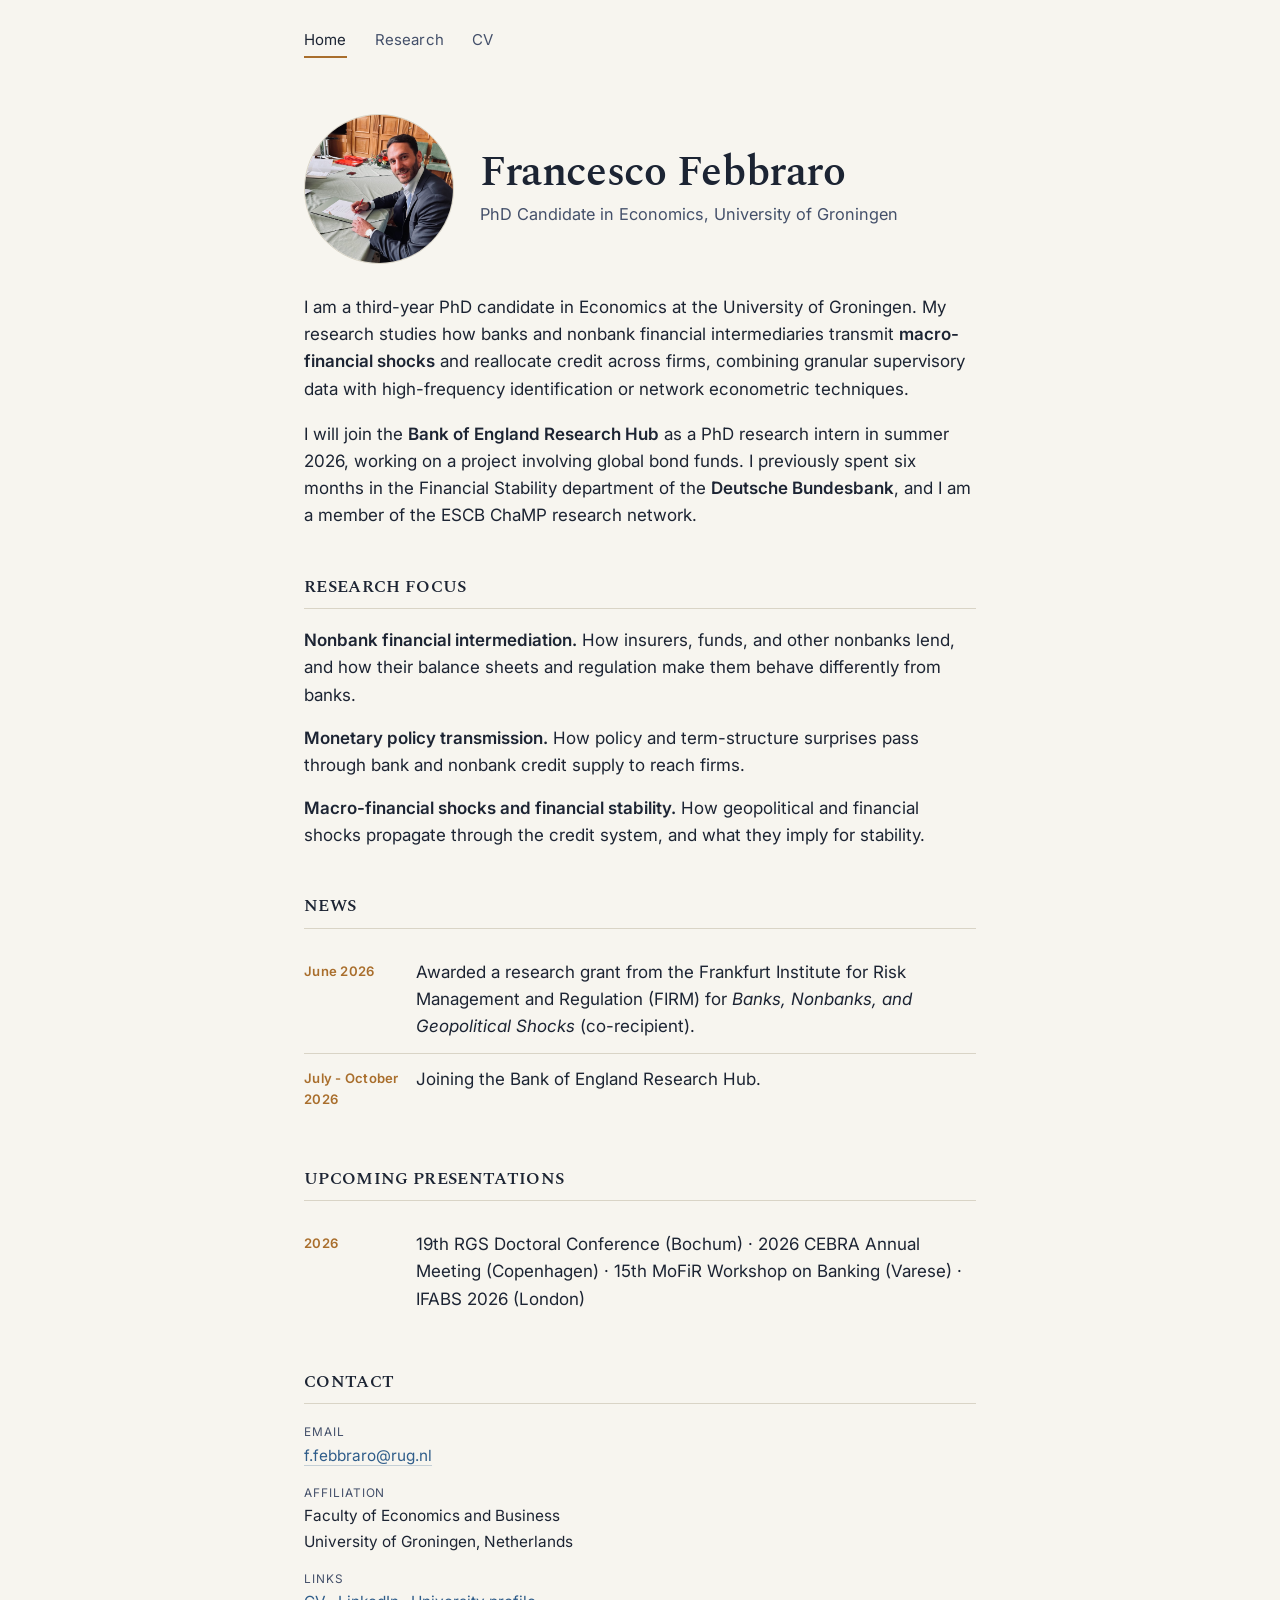
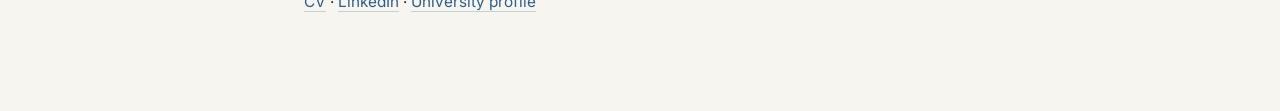
==== index.html @ a2dc95df "index.html" ====
<!DOCTYPE html>
<html lang="en">
<head>
<meta charset="utf-8">
<meta name="viewport" content="width=device-width, initial-scale=1.0">
<title>Francesco Febbraro - Economist</title>
<meta name="description" content="Francesco Febbraro - PhD candidate in Economics, University of Groningen. Research on nonbank financial intermediation, monetary policy transmission, and macro-financial risk.">
<link rel="preconnect" href="https://fonts.googleapis.com">
<link rel="preconnect" href="https://fonts.gstatic.com" crossorigin>
<link href="https://fonts.googleapis.com/css2?family=Spectral:wght@500;600&family=Inter:wght@400;500;600&display=swap" rel="stylesheet">
<link rel="stylesheet" href="style.css">
</head>
<body>

<nav class="top">
    <a href="index.html" class="active">Home</a>
    <a href="research.html">Research</a>
    <a href="cv.html">CV</a>
</nav>

<div class="wrap">

<header class="hero">
    <div class="hero-row">
        <img class="hero-photo" src="photo.jpg" alt="Francesco Febbraro">
        <div>
            <h1>Francesco Febbraro</h1>
            <p class="affil">PhD Candidate in Economics, University of Groningen</p>
        </div>
    </div>
</header>

<p>I am a third-year PhD candidate in Economics at the University of Groningen. My research studies how banks and nonbank financial intermediaries transmit <strong>macro-financial shocks</strong> and reallocate credit across firms, combining granular supervisory data with high-frequency identification or network econometric techniques.</p>

<p>I will join the <strong>Bank of England Research Hub</strong> as a PhD research intern in summer 2026, working on a project involving global bond funds. I previously spent six months in the Financial Stability department of the <strong>Deutsche Bundesbank</strong>, and I am a member of the ESCB ChaMP research network.</p>

<section>
    <h2>Research focus</h2>
    <div class="focus-item">
        <span class="lead">Nonbank financial intermediation.</span>
        How insurers, funds, and other nonbanks lend, and how their balance sheets and regulation make them behave differently from banks.
    </div>
    <div class="focus-item">
        <span class="lead">Monetary policy transmission.</span>
        How policy and term-structure surprises pass through bank and nonbank credit supply to reach firms.
    </div>
    <div class="focus-item">
        <span class="lead">Macro-financial shocks and financial stability.</span>
        How geopolitical and financial shocks propagate through the credit system, and what they imply for stability.
    </div>
</section>

<section>
    <h2>News</h2>
    <ul class="feed">
        <li>
            <span class="when">June 2026</span>
            <span>Awarded a research grant from the Frankfurt Institute for Risk Management and Regulation (FIRM) for <em>Banks, Nonbanks, and Geopolitical Shocks</em> (co-recipient).</span>
        </li>
        <li>
            <span class="when">July - October 2026</span>
            <span>Joining the Bank of England Research Hub.</span>
        </li>
    </ul>
</section>

<section>
    <h2>Upcoming Presentations</h2>
    <ul class="feed">
        <li>
            <span class="when">2026</span>
            <span>19th RGS Doctoral Conference (Bochum) · 2026 CEBRA Annual Meeting (Copenhagen) · 15th MoFiR Workshop on Banking (Varese) · IFABS 2026 (London) </span>
        </li>
    </ul>
</section>

<section>
    <h2>Contact</h2>
    <div class="contact-grid">
        <div class="label">Email</div>
        <a href="mailto:f.febbraro@rug.nl">f.febbraro@rug.nl</a>

        <div class="label">Affiliation</div>
        Faculty of Economics and Business<br>
        University of Groningen, Netherlands

        <div class="label">Links</div>
        <a href="CV.pdf">CV</a> ·
        <a href="https://www.linkedin.com/in/francesco-febbraro-/">LinkedIn</a> ·
        <a href="https://www.rug.nl/staff/f.febbraro/">University profile</a>
    </div>
</section>

</div>
</body>
</html>
---- style.css ----
/* ============================================================
   Francesco Febbraro — personal site
   Palette: warm parchment background (#f7f5ef), navy ink (#1c2433),
   ochre accent (#a96e2c), restrained blue links (#2f5d8a).
   Type: Spectral (display serif) + Inter (body/utility), via Google Fonts.
   Photo sits left of the name in the hero row.
   ============================================================ */

:root {
    --ink:        #1c2433;   /* near-navy text */
    --ink-soft:   #44506a;   /* secondary text */
    --parchment:  #f7f5ef;   /* warm parchment background */
    --card:       #ffffff;
    --rule:       #d9d4c6;   /* hairline */
    --accent:     #a96e2c;   /* ochre */
    --accent-dim: #c9a877;
    --link:       #2f5d8a;   /* restrained blue for links */
    --heading:    #1c2433;   /* headings share the ink navy */
    --maxw:       720px;
}

* { box-sizing: border-box; }

html { -webkit-text-size-adjust: 100%; }

body {
    margin: 0;
    background: var(--parchment);
    color: var(--ink);
    font-family: "Inter", system-ui, -apple-system, sans-serif;
    font-size: 17px;
    line-height: 1.6;
    -webkit-font-smoothing: antialiased;
}

.wrap {
    max-width: var(--maxw);
    margin: 0 auto;
    padding: 0 24px 96px;
}

/* ---------- Nav ---------- */
nav.top {
    max-width: var(--maxw);
    margin: 0 auto;
    padding: 28px 24px 0;
    display: flex;
    gap: 28px;
    align-items: baseline;
    font-size: 15px;
    letter-spacing: 0.01em;
}
nav.top a {
    color: var(--ink-soft);
    text-decoration: none;
    padding-bottom: 4px;
    border-bottom: 2px solid transparent;
    transition: color .15s, border-color .15s;
}
nav.top a:hover { color: var(--ink); }
nav.top a.active {
    color: var(--ink);
    border-bottom-color: var(--accent);
}

/* ---------- Header / hero ---------- */
header.hero {
    padding: 56px 0 30px;
}
.hero-row {
    display: flex;
    align-items: center;
    gap: 26px;
}
.hero-photo {
    width: 150px;
    height: 150px;
    flex: none;
    object-fit: cover;
    border-radius: 50%;
    border: 1px solid var(--rule);
}
.hero h1 {
    color: var(--heading);
    font-family: "Spectral", Georgia, serif;
    font-weight: 600;
    font-size: 2.6rem;
    line-height: 1.05;
    letter-spacing: -0.01em;
    margin: 0 0 6px;
}
.hero .affil {
    font-size: 1.02rem;
    color: var(--ink-soft);
    margin: 0;
}

/* ---------- Prose ---------- */
p { margin: 0 0 18px; }
a { color: var(--link); text-decoration: none; border-bottom: 1px solid rgba(47,93,138,0.25); }
a:hover { border-bottom-color: var(--link); }
strong { font-weight: 600; }

section { margin-top: 44px; }

h2 {
    font-family: "Spectral", Georgia, serif;
    font-weight: 600;
    font-size: 1.04rem;
    letter-spacing: 0.02em;
    text-transform: uppercase;
    color: var(--heading);
    margin: 0 0 18px;
    padding-bottom: 8px;
    border-bottom: 1px solid var(--rule);
}

h3 {
    color: var(--heading);
    font-family: "Spectral", Georgia, serif;
    font-weight: 600;
    font-size: 1.12rem;
    margin: 0 0 4px;
}

.focus-item { margin-bottom: 16px; }
.focus-item .lead { font-weight: 600; color: var(--ink); }

/* ---------- Updates feed ---------- */
.feed { list-style: none; padding: 0; margin: 0; }
.feed li {
    display: grid;
    grid-template-columns: 96px 1fr;
    gap: 16px;
    padding: 12px 0;
    border-bottom: 1px solid var(--rule);
}
.feed li:last-child { border-bottom: none; }
.feed .when {
    font-size: 0.82rem;
    color: var(--accent);
    font-weight: 600;
    letter-spacing: 0.02em;
    padding-top: 2px;
}

/* ---------- Paper entries ---------- */
.paper { margin-bottom: 30px; }
.entry-head {
    display: flex;
    justify-content: space-between;
    align-items: baseline;
    gap: 16px;
}
.entry-head h3 { margin: 0; }
.entry-date {
    flex: none;
    font-size: 0.9rem;
    color: var(--ink-soft);
    white-space: nowrap;
}
.paper .ptitle { font-family: "Spectral", serif; font-size: 1.12rem; font-weight: 600; margin: 0 0 4px; }
.paper .authors { color: var(--ink-soft); font-size: 0.95rem; margin: 0 0 8px; }
.paper .status {
    display: inline-block;
    font-size: 0.74rem;
    letter-spacing: 0.04em;
    text-transform: uppercase;
    color: var(--accent);
    border: 1px solid var(--accent-dim);
    border-radius: 2px;
    padding: 1px 7px;
    margin-bottom: 8px;
}
.paper .abstract { font-size: 0.96rem; color: var(--ink-soft); }
.paper .sublabel {
    font-size: 0.72rem;
    text-transform: uppercase;
    letter-spacing: 0.08em;
    color: var(--accent);
    font-weight: 600;
    margin: 16px 0 4px;
}
.paper .paper-meta {
    font-size: 0.94rem;
    color: var(--ink-soft);
    margin: 0;
}

/* ---------- Contact ---------- */
.contact-grid { font-size: 0.96rem; line-height: 1.7; }
.contact-grid .label {
    font-size: 0.74rem;
    text-transform: uppercase;
    letter-spacing: 0.08em;
    color: var(--ink-soft);
    margin-top: 14px;
}

.disclaimer {
    margin-top: 56px;
    padding-top: 18px;
    border-top: 1px solid var(--rule);
    font-size: 0.82rem;
    color: var(--ink-soft);
    font-style: italic;
}

/* ---------- Responsive ---------- */
@media (max-width: 540px) {
    body { font-size: 16px; }
    .hero h1 { font-size: 2.1rem; }
    .hero-row { flex-direction: column; align-items: flex-start; gap: 16px; }
    .feed li { grid-template-columns: 70px 1fr; gap: 12px; }
    .wrap { padding-bottom: 64px; }
}
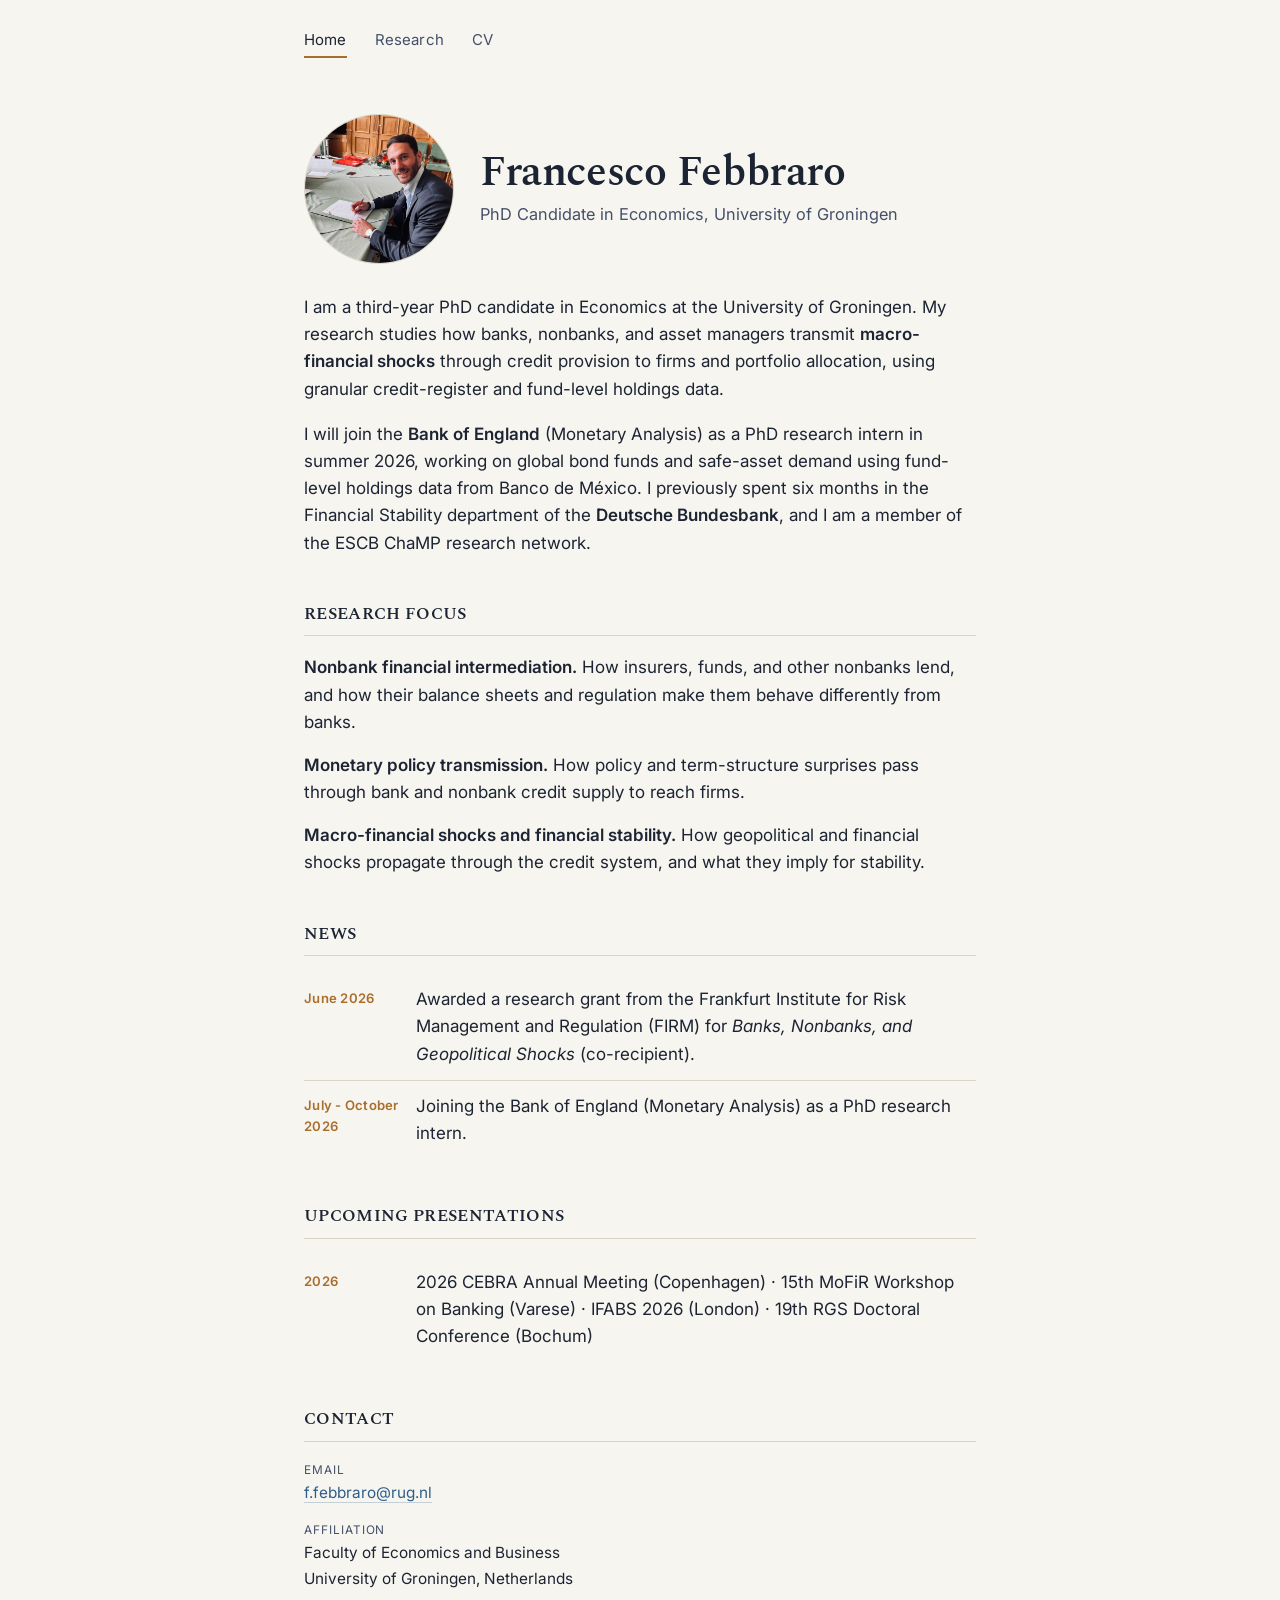
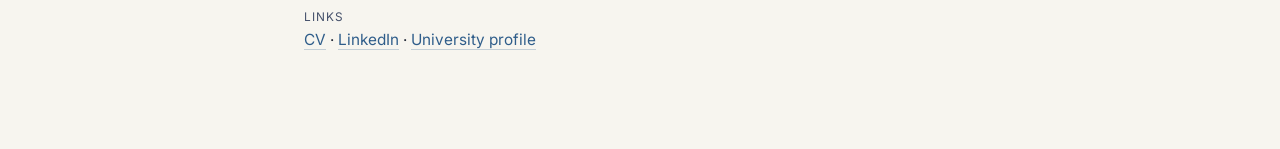
==== commit 80d73e56: "Index.html" ====
--- a/index.html
+++ b/index.html
@@ -9,6 +9,8 @@
 <link rel="preconnect" href="https://fonts.gstatic.com" crossorigin>
 <link href="https://fonts.googleapis.com/css2?family=Spectral:wght@500;600&family=Inter:wght@400;500;600&display=swap" rel="stylesheet">
 <link rel="stylesheet" href="style.css">
+<script data-goatcounter="https://francescofebbraro.goatcounter.com/count"
+        async src="//gc.zgo.at/count.js"></script>
 </head>
 <body>
 
@@ -30,9 +32,9 @@
     </div>
 </header>
 
-<p>I am a third-year PhD candidate in Economics at the University of Groningen. My research studies how banks and nonbank financial intermediaries transmit <strong>macro-financial shocks</strong> and reallocate credit across firms, combining granular supervisory data with high-frequency identification or network econometric techniques.</p>
+<p>I am a third-year PhD candidate in Economics at the University of Groningen. My research studies how banks, nonbanks, and asset managers transmit <strong>macro-financial shocks</strong> through credit provision to firms and portfolio allocation, using granular credit-register and fund-level holdings data.</p>
 
-<p>I will join the <strong>Bank of England Research Hub</strong> as a PhD research intern in summer 2026, working on a project involving global bond funds. I previously spent six months in the Financial Stability department of the <strong>Deutsche Bundesbank</strong>, and I am a member of the ESCB ChaMP research network.</p>
+<p>I will join the <strong>Bank of England</strong> (Monetary Analysis) as a PhD research intern in summer 2026, working on global bond funds and safe-asset demand using fund-level holdings data from Banco de México. I previously spent six months in the Financial Stability department of the <strong>Deutsche Bundesbank</strong>, and I am a member of the ESCB ChaMP research network.</p>
 
 <section>
     <h2>Research focus</h2>
@@ -59,7 +61,7 @@
         </li>
         <li>
             <span class="when">July - October 2026</span>
-            <span>Joining the Bank of England Research Hub.</span>
+            <span>Joining the Bank of England (Monetary Analysis) as a PhD research intern.</span>
         </li>
     </ul>
 </section>
@@ -69,7 +71,7 @@
     <ul class="feed">
         <li>
             <span class="when">2026</span>
-            <span>19th RGS Doctoral Conference (Bochum) · 2026 CEBRA Annual Meeting (Copenhagen) · 15th MoFiR Workshop on Banking (Varese) · IFABS 2026 (London) </span>
+            <span>2026 CEBRA Annual Meeting (Copenhagen) · 15th MoFiR Workshop on Banking (Varese) · IFABS 2026 (London) · 19th RGS Doctoral Conference (Bochum)</span>
         </li>
     </ul>
 </section>
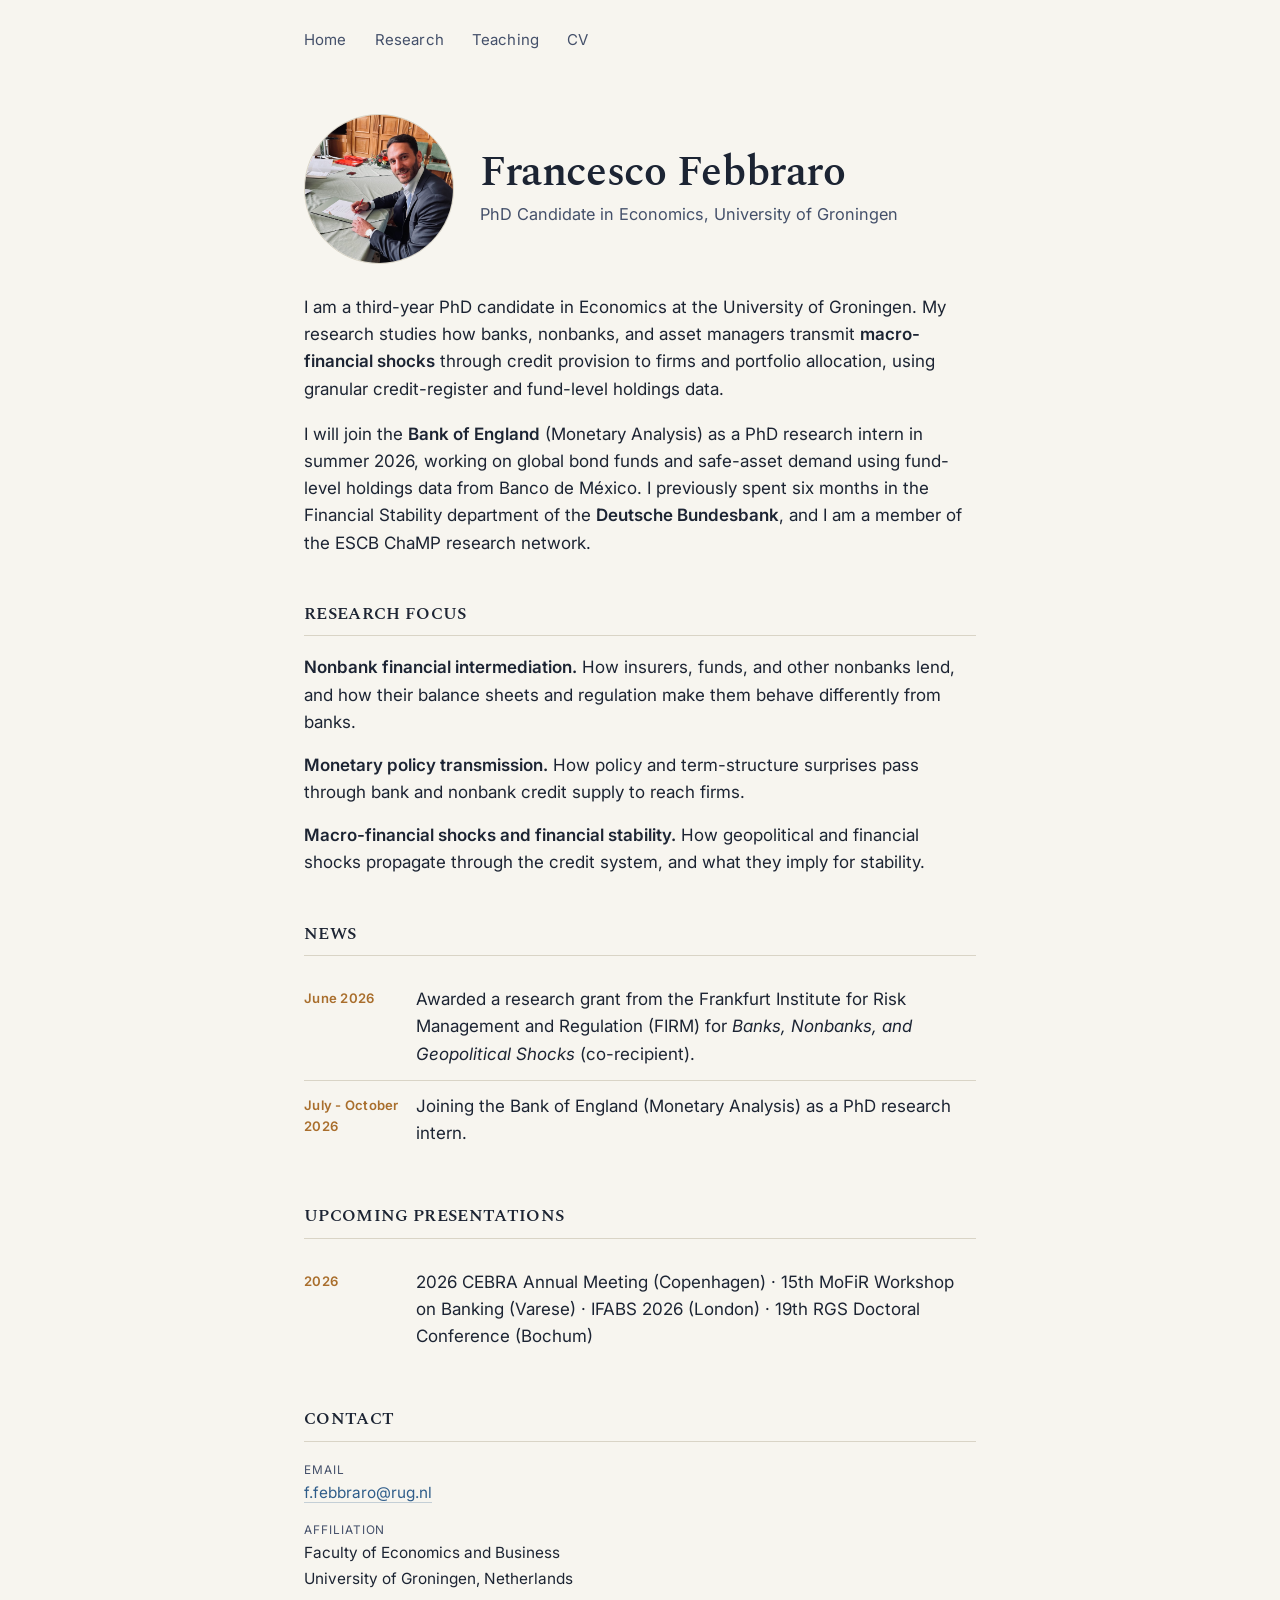
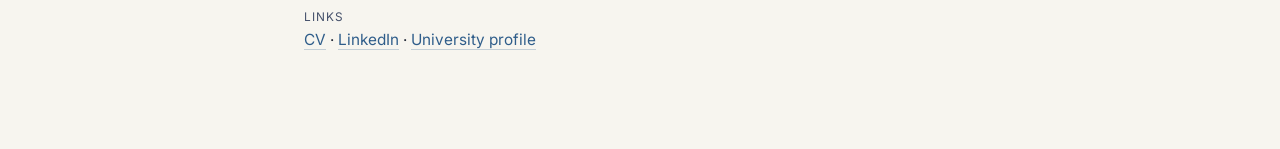
==== commit 38ae388b: "index.html" ====
--- a/index.html
+++ b/index.html
@@ -15,8 +15,9 @@
 <body>
 
 <nav class="top">
-    <a href="index.html" class="active">Home</a>
+    <a href="index.html">Home</a>
     <a href="research.html">Research</a>
+    <a href="teaching.html">Teaching</a>
     <a href="cv.html">CV</a>
 </nav>
 
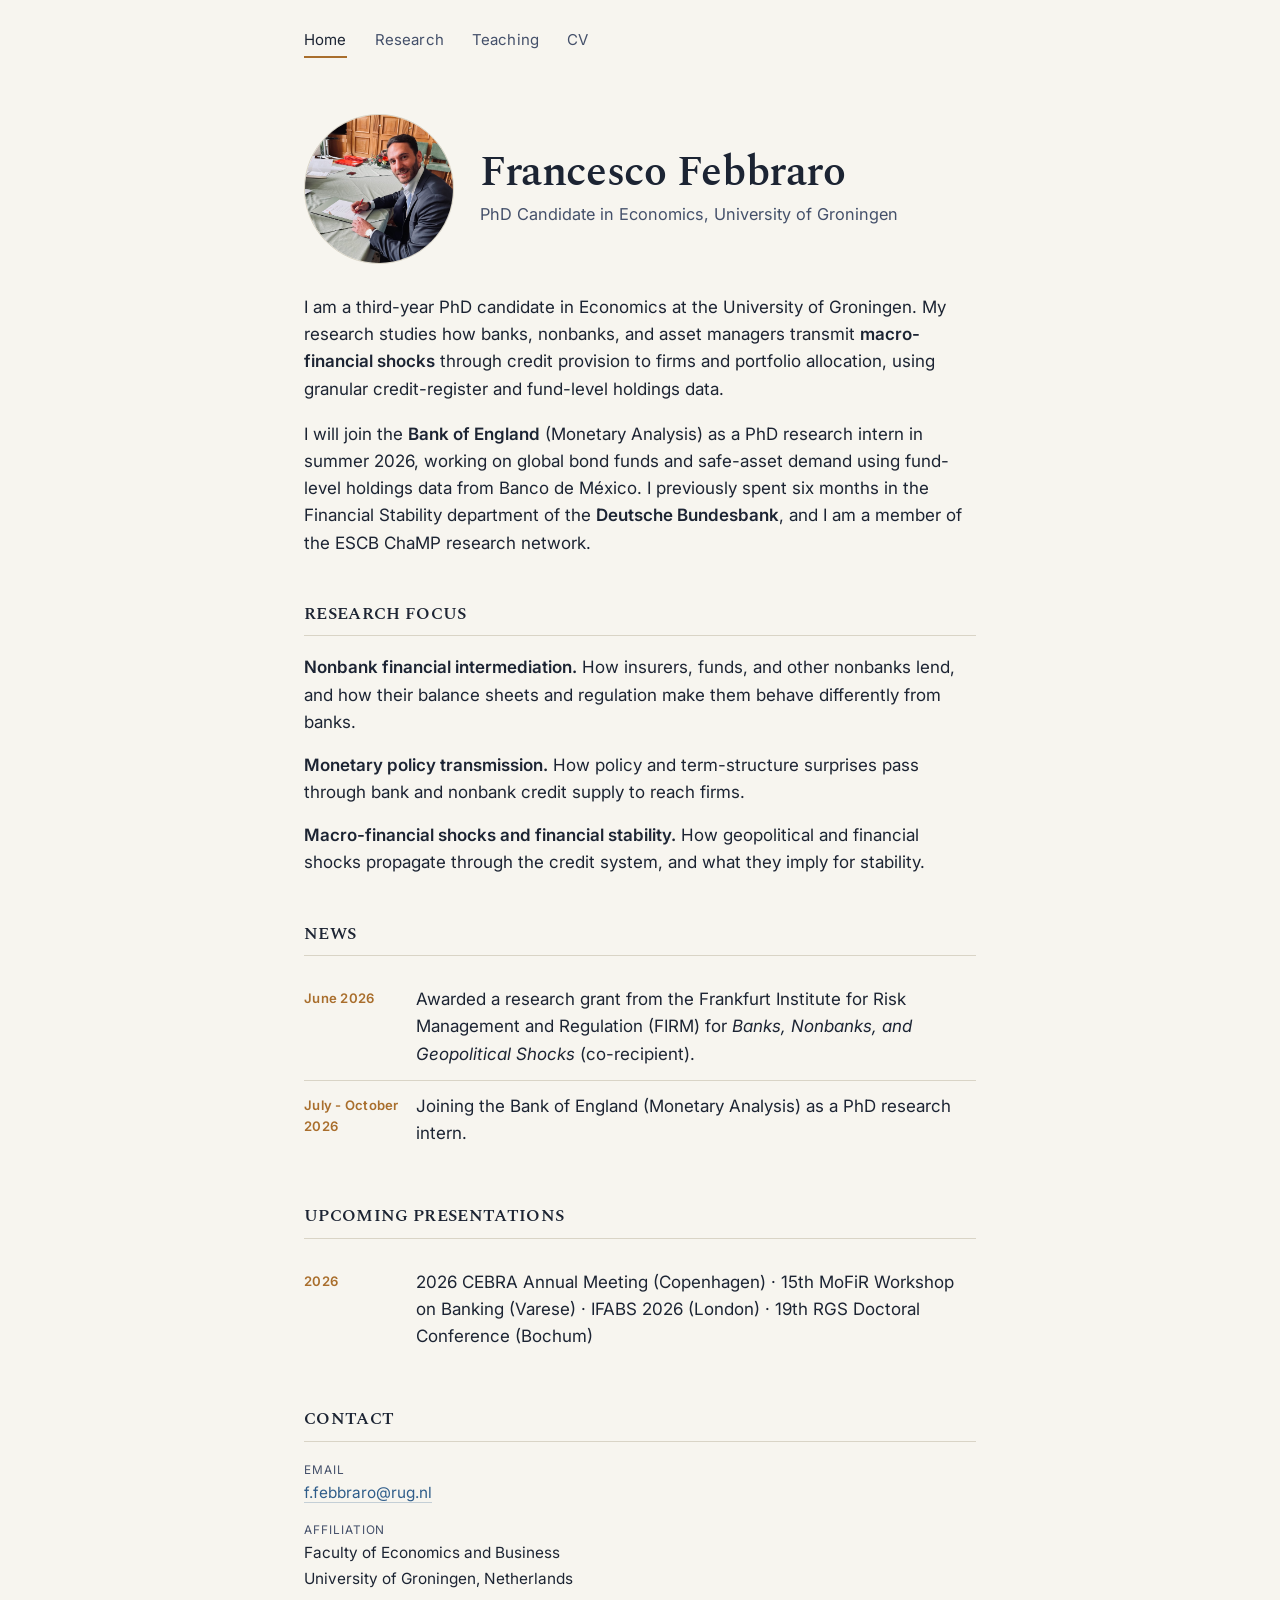
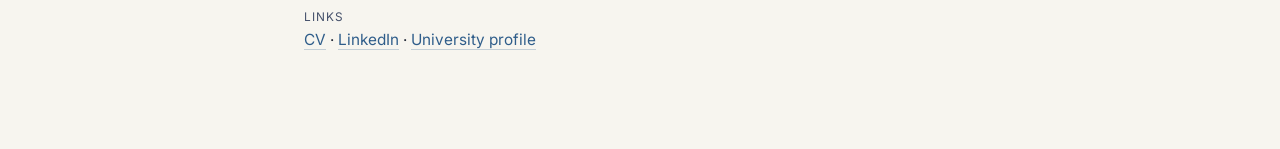
==== commit 08f91d1c: "index.html" ====
--- a/index.html
+++ b/index.html
@@ -15,7 +15,7 @@
 <body>
 
 <nav class="top">
-    <a href="index.html">Home</a>
+    <a href="index.html" class="active">Home</a>
     <a href="research.html">Research</a>
     <a href="teaching.html">Teaching</a>
     <a href="cv.html">CV</a>
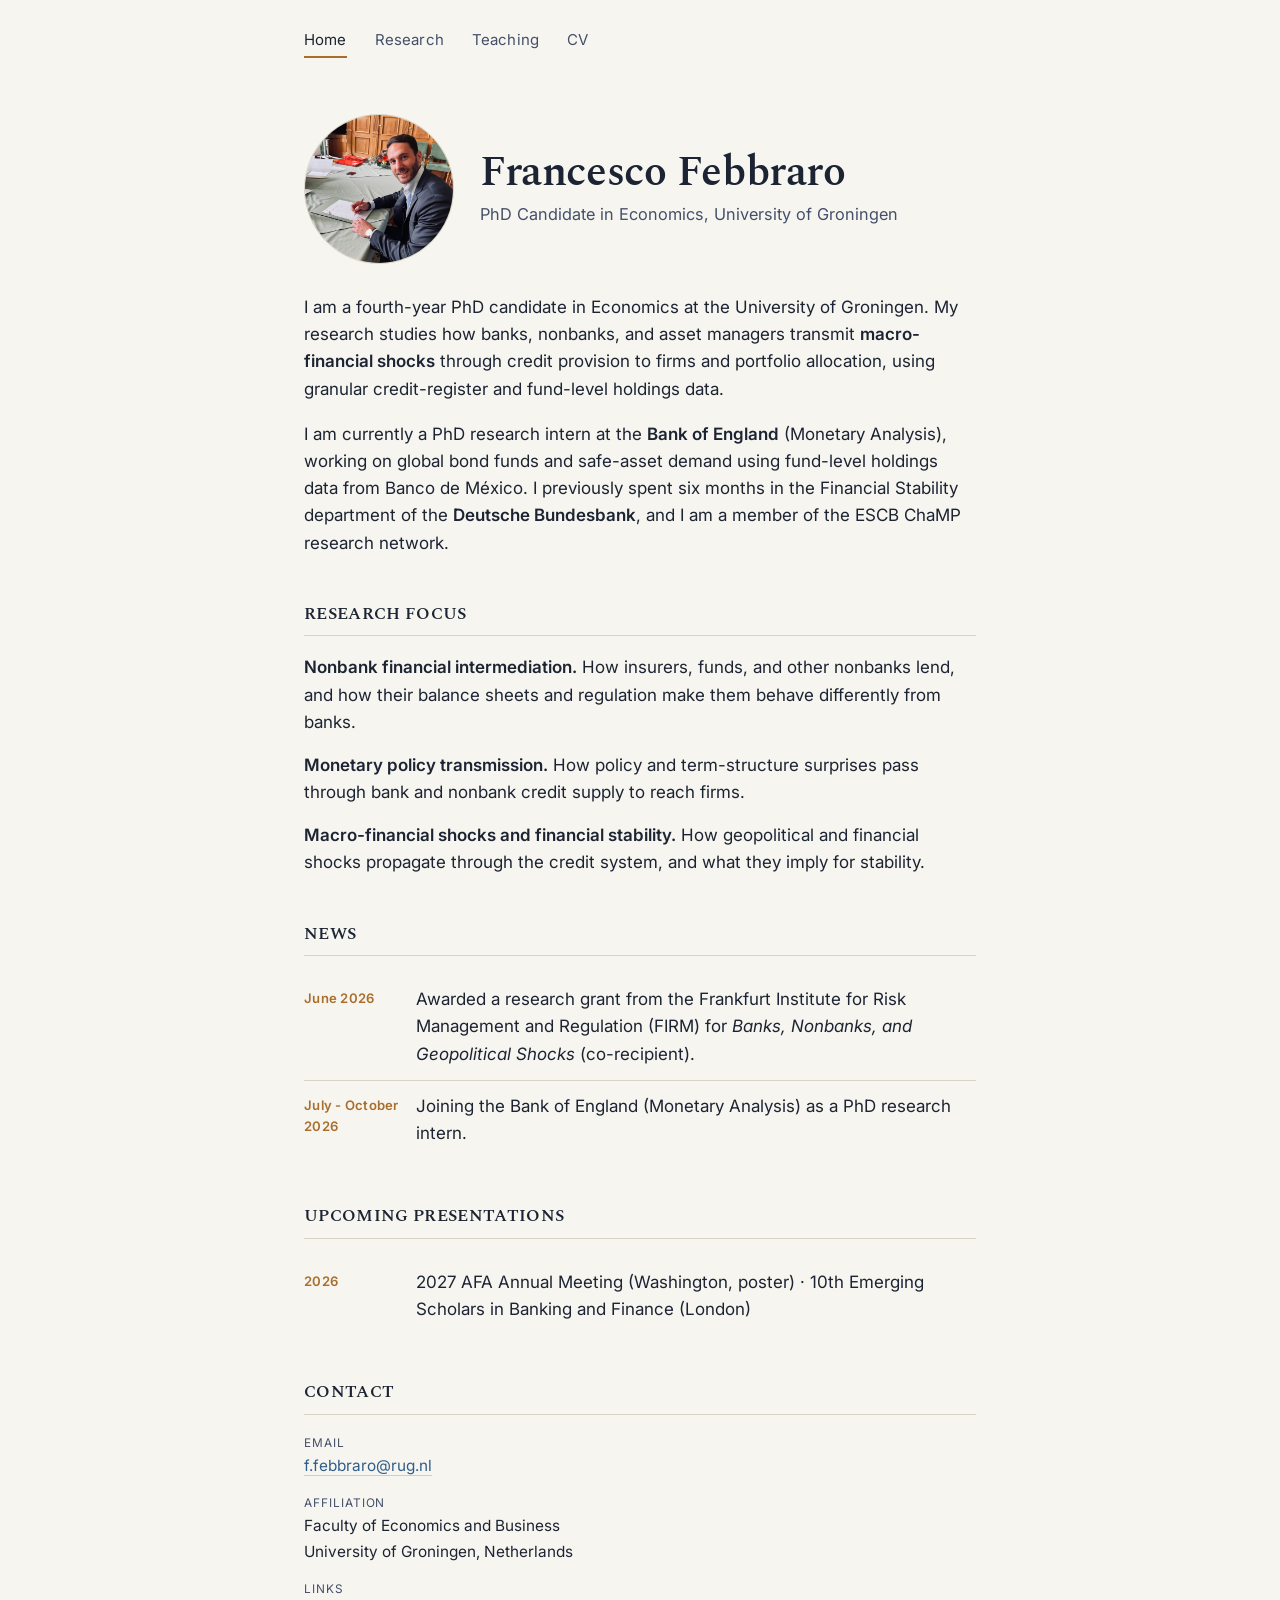
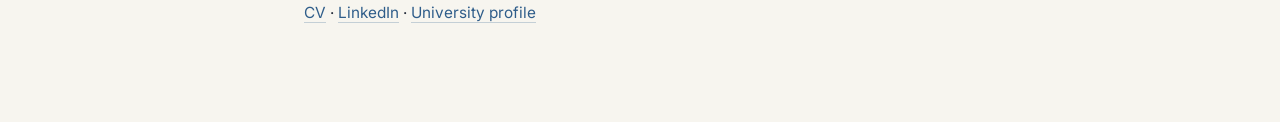
==== commit 07cf962f: "index.html" ====
--- a/index.html
+++ b/index.html
@@ -33,10 +33,9 @@
     </div>
 </header>
 
-<p>I am a third-year PhD candidate in Economics at the University of Groningen. My research studies how banks, nonbanks, and asset managers transmit <strong>macro-financial shocks</strong> through credit provision to firms and portfolio allocation, using granular credit-register and fund-level holdings data.</p>
+<p>I am a fourth-year PhD candidate in Economics at the University of Groningen. My research studies how banks, nonbanks, and asset managers transmit <strong>macro-financial shocks</strong> through credit provision to firms and portfolio allocation, using granular credit-register and fund-level holdings data.</p>
 
-<p>I will join the <strong>Bank of England</strong> (Monetary Analysis) as a PhD research intern in summer 2026, working on global bond funds and safe-asset demand using fund-level holdings data from Banco de México. I previously spent six months in the Financial Stability department of the <strong>Deutsche Bundesbank</strong>, and I am a member of the ESCB ChaMP research network.</p>
-
+<p>I am currently a PhD research intern at the <strong>Bank of England</strong> (Monetary Analysis), working on global bond funds and safe-asset demand using fund-level holdings data from Banco de México. I previously spent six months in the Financial Stability department of the <strong>Deutsche Bundesbank</strong>, and I am a member of the ESCB ChaMP research network.</p>
 <section>
     <h2>Research focus</h2>
     <div class="focus-item">
@@ -72,7 +71,7 @@
     <ul class="feed">
         <li>
             <span class="when">2026</span>
-            <span>2026 CEBRA Annual Meeting (Copenhagen) · 15th MoFiR Workshop on Banking (Varese) · IFABS 2026 (London) · 19th RGS Doctoral Conference (Bochum)</span>
+            <span>2027 AFA Annual Meeting (Washington, poster) · 10th Emerging Scholars in Banking and Finance (London)</span>
         </li>
     </ul>
 </section>
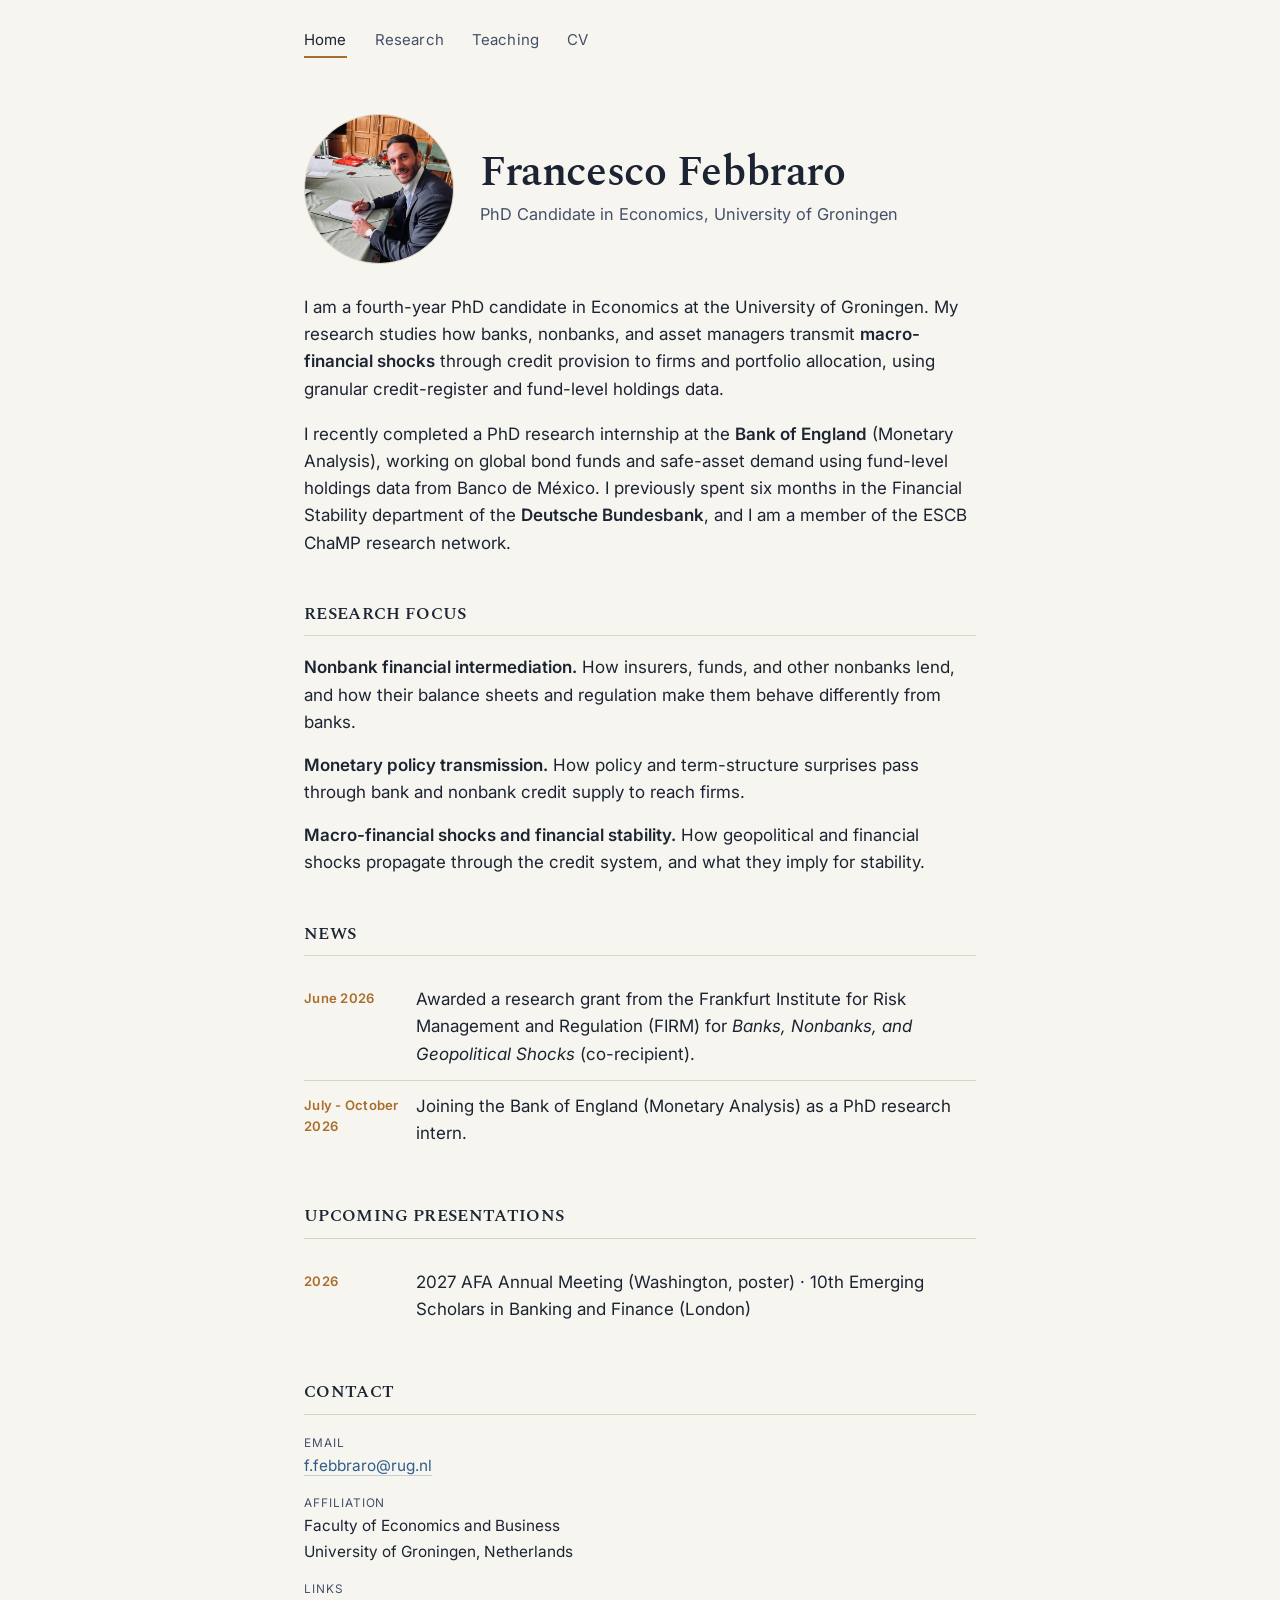
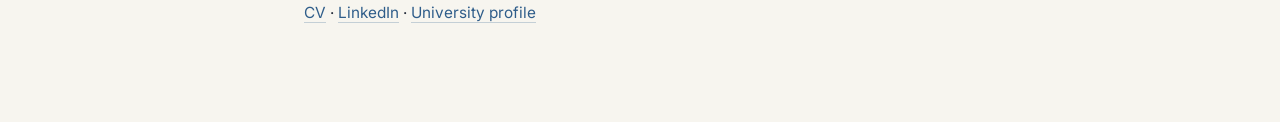
==== commit de807117: "index.html" ====
--- a/index.html
+++ b/index.html
@@ -35,8 +35,7 @@
 
 <p>I am a fourth-year PhD candidate in Economics at the University of Groningen. My research studies how banks, nonbanks, and asset managers transmit <strong>macro-financial shocks</strong> through credit provision to firms and portfolio allocation, using granular credit-register and fund-level holdings data.</p>
 
-<p>I am currently a PhD research intern at the <strong>Bank of England</strong> (Monetary Analysis), working on global bond funds and safe-asset demand using fund-level holdings data from Banco de México. I previously spent six months in the Financial Stability department of the <strong>Deutsche Bundesbank</strong>, and I am a member of the ESCB ChaMP research network.</p>
-<section>
+<p>I recently completed a PhD research internship at the <strong>Bank of England</strong> (Monetary Analysis), working on global bond funds and safe-asset demand using fund-level holdings data from Banco de México. I previously spent six months in the Financial Stability department of the <strong>Deutsche Bundesbank</strong>, and I am a member of the ESCB ChaMP research network.</p><section>
     <h2>Research focus</h2>
     <div class="focus-item">
         <span class="lead">Nonbank financial intermediation.</span>
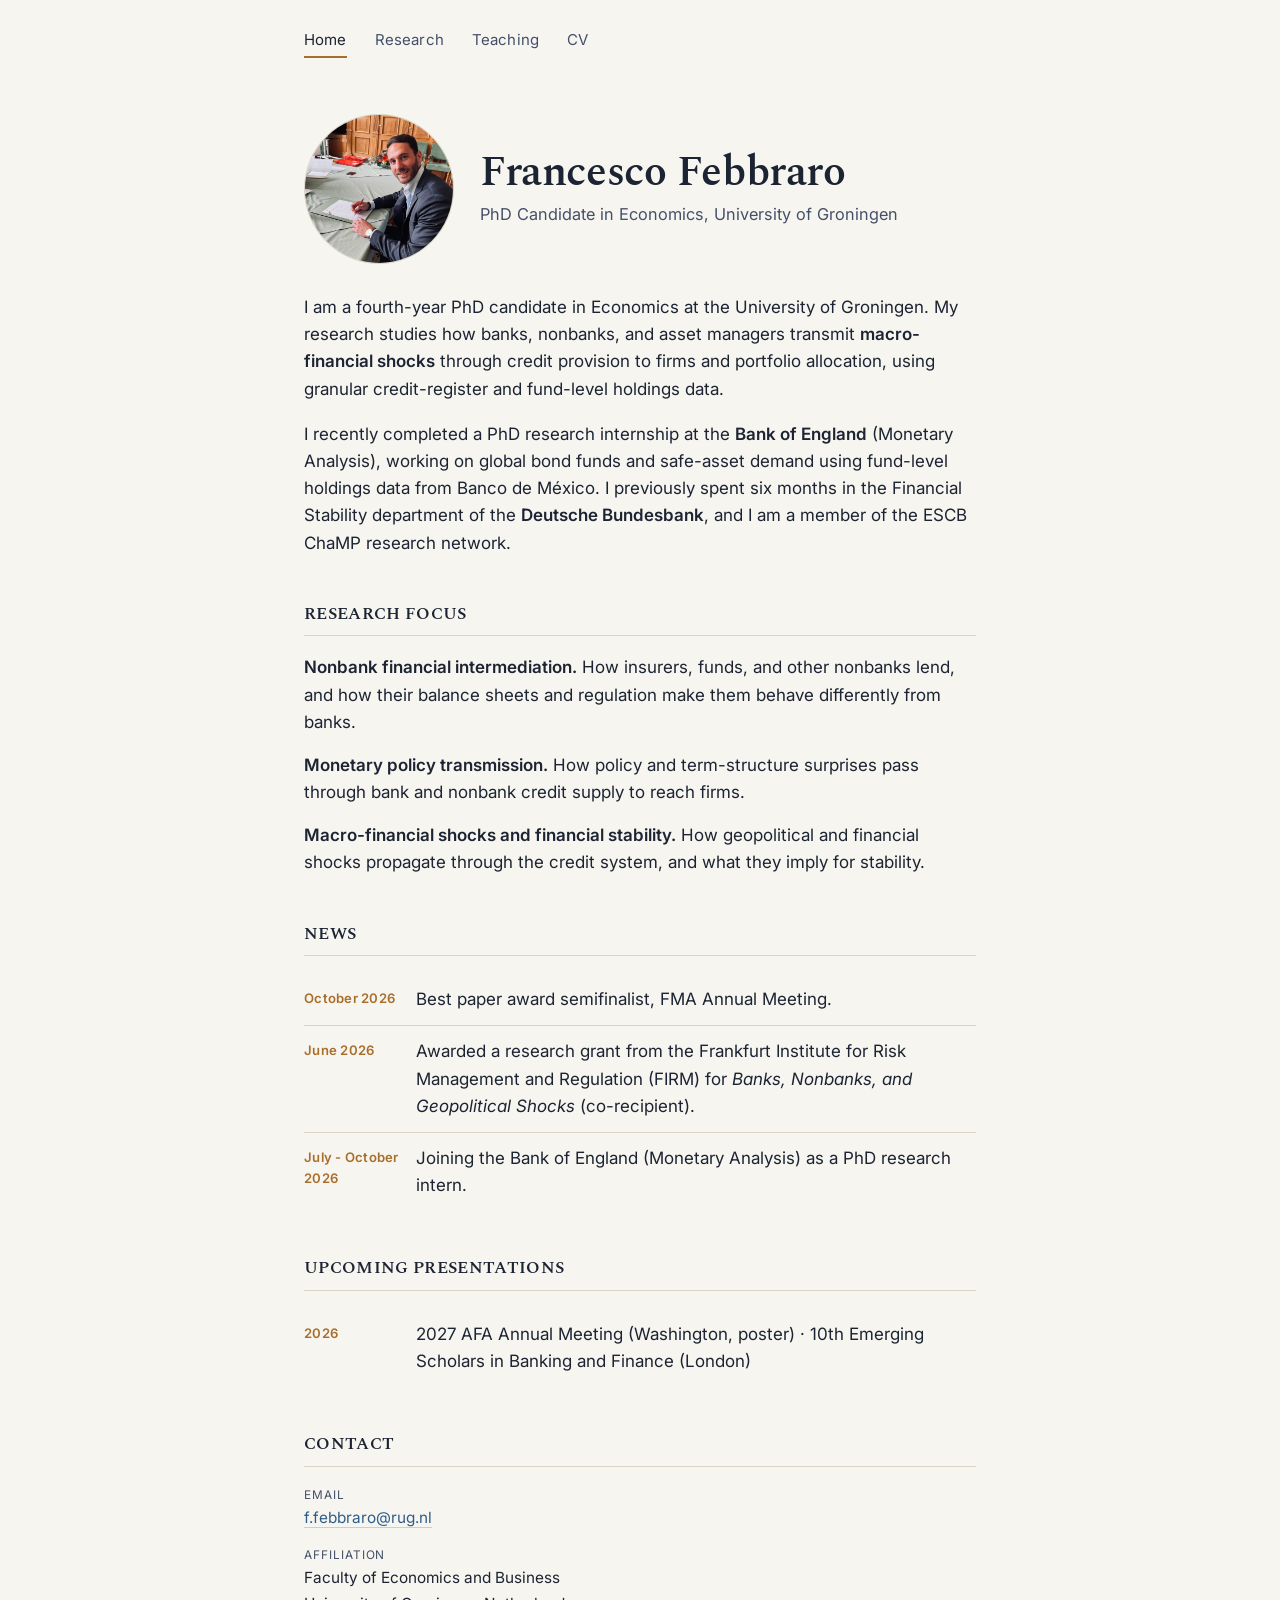
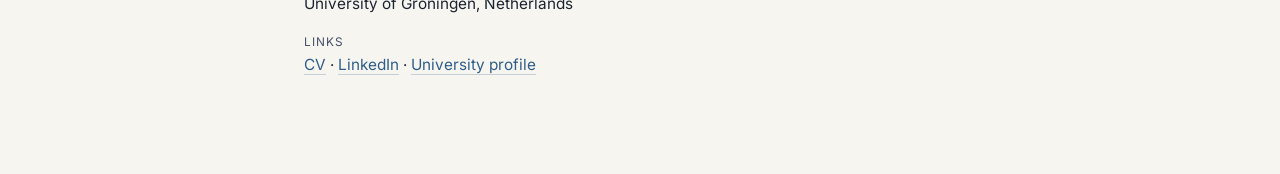
==== commit 1dde27a2: "index.html" ====
--- a/index.html
+++ b/index.html
@@ -55,6 +55,10 @@
     <h2>News</h2>
     <ul class="feed">
         <li>
+            <span class="when">October 2026</span>
+            <span>Best paper award semifinalist, FMA Annual Meeting.</span>
+        </li>    
+        <li>
             <span class="when">June 2026</span>
             <span>Awarded a research grant from the Frankfurt Institute for Risk Management and Regulation (FIRM) for <em>Banks, Nonbanks, and Geopolitical Shocks</em> (co-recipient).</span>
         </li>
